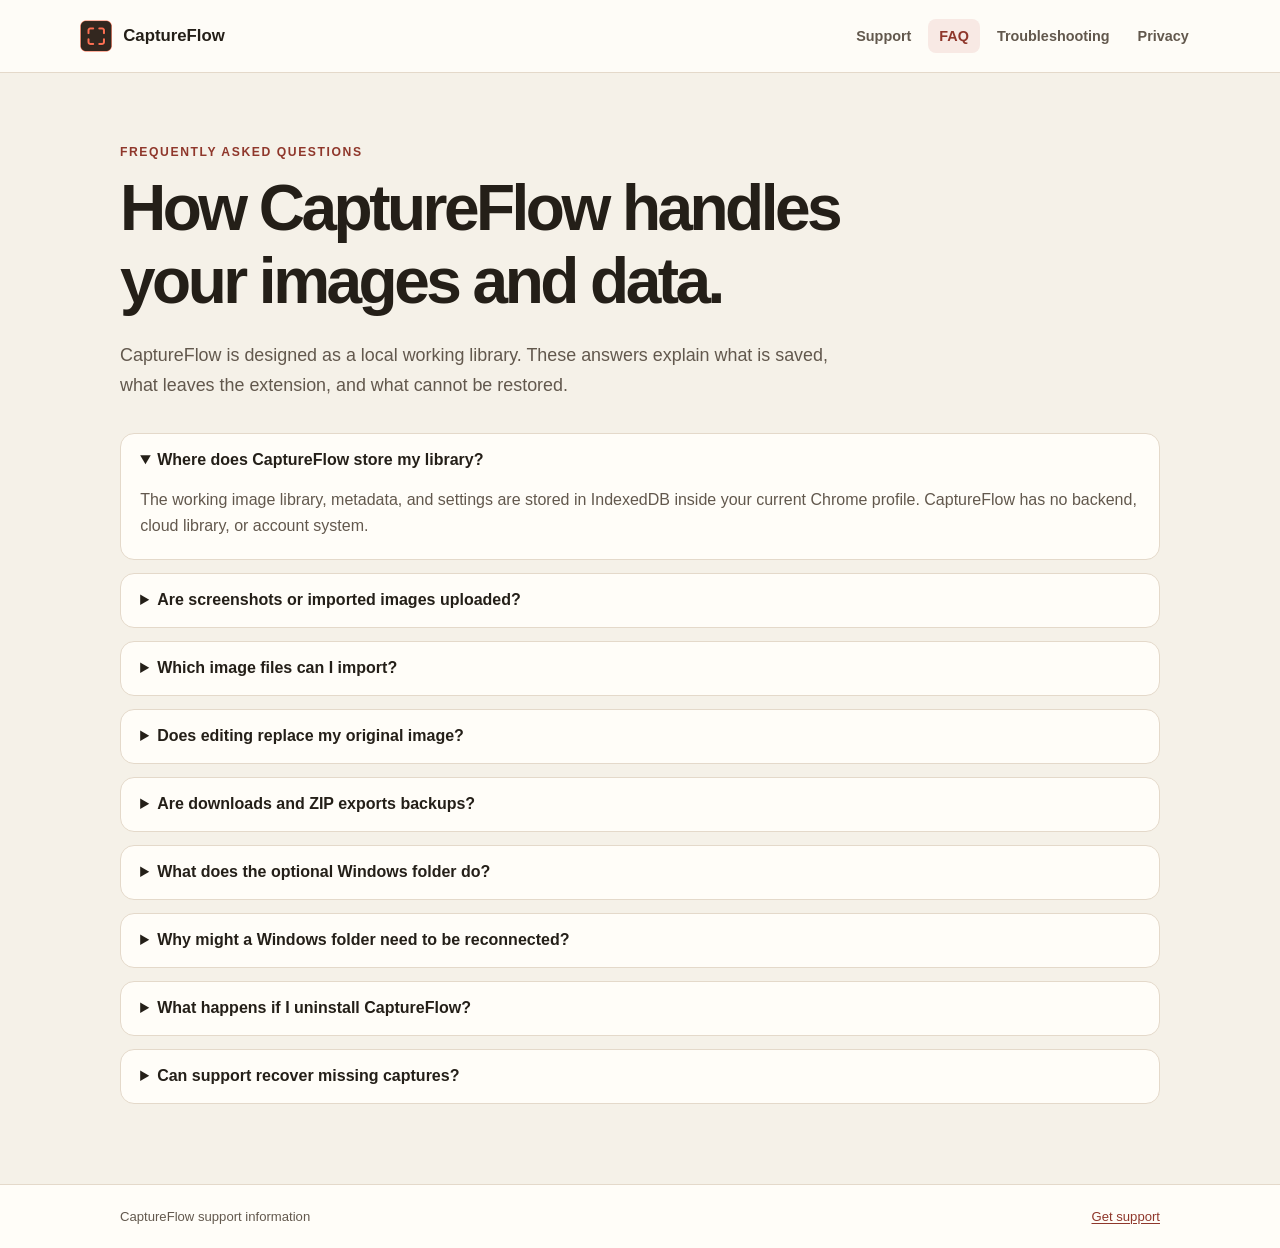
==== docs/faq.html @ 0ae72450 "Consolidate support and privacy pages" ====
<!doctype html>
<html lang="en">
  <head>
    <meta charset="utf-8" />
    <meta name="viewport" content="width=device-width, initial-scale=1" />
    <link rel="icon" href="captureflow-128.png" type="image/png" />
    <meta name="description" content="Frequently asked questions about CaptureFlow storage, privacy, imports, edits, downloads, and backups." />
    <link rel="canonical" href="https://5c0ttp.github.io/captureflow-showcase/faq.html" />
    <link rel="stylesheet" href="styles.css" />
    <title>FAQ | CaptureFlow</title>
  </head>
  <body>
    <a class="skip-link" href="#main">Skip to content</a>
    <header class="site-header"><div class="nav-shell">
      <a class="brand" href="index.html"><img class="brand-mark" src="captureflow-128.png" alt="" />CaptureFlow</a>
      <nav aria-label="Primary navigation"><ul>
        <li><a href="support.html">Support</a></li><li><a aria-current="page" href="faq.html">FAQ</a></li><li><a href="troubleshooting.html">Troubleshooting</a></li><li><a href="privacy-policy.html">Privacy</a></li>
      </ul></nav>
    </div></header>
    <main class="page-shell content-page" id="main">
      <p class="eyebrow">Frequently asked questions</p>
      <h1>How CaptureFlow handles your images and data.</h1>
      <p class="lede">CaptureFlow is designed as a local working library. These answers explain what is saved, what leaves the extension, and what cannot be restored.</p>
      <section class="faq-list" aria-label="Frequently asked questions">
        <details open><summary>Where does CaptureFlow store my library?</summary><div>The working image library, metadata, and settings are stored in IndexedDB inside your current Chrome profile. CaptureFlow has no backend, cloud library, or account system.</div></details>
        <details><summary>Are screenshots or imported images uploaded?</summary><div>No. Capturing, importing, stitching, cropping, annotation, blur, pixelation, thumbnails, and duplicate hashing run locally using browser capabilities. CaptureFlow does not transmit your images to the developer or third parties.</div></details>
        <details><summary>Which image files can I import?</summary><div>CaptureFlow accepts local PNG, JPEG, and WebP images within its supported file-size limit. The selected image and its basic file information are stored locally in the working library.</div></details>
        <details><summary>Does editing replace my original image?</summary><div>No. CaptureFlow keeps the original and stores an edited version only when visual edits are saved. You can view or download the original separately.</div></details>
        <details><summary>Are downloads and ZIP exports backups?</summary><div>They are one-way copies. CaptureFlow can download individual images and create ZIP exports, but it cannot currently restore or import a CaptureFlow library from those files.</div></details>
        <details><summary>What does the optional Windows folder do?</summary><div>When enabled, CaptureFlow can write local PNG, JSON, and Markdown copies to a folder you choose. These copies do not replace the IndexedDB working library and cannot restore it.</div></details>
        <details><summary>Why might a Windows folder need to be reconnected?</summary><div>Chrome controls access to the selected folder. Browser restarts, permission changes, profile changes, or moving the folder may require you to reconnect or grant permission again.</div></details>
        <details><summary>What happens if I uninstall CaptureFlow?</summary><div>Uninstalling the extension removes its Chrome-profile storage. CaptureFlow has no cloud copy and cannot recover that library. Files previously downloaded or copied to a Windows folder remain wherever you saved them.</div></details>
        <details><summary>Can support recover missing captures?</summary><div>No. Support has no remote access to your local Chrome profile or image library. If Chrome storage was cleared, the profile was reset, or the extension was uninstalled, the working library cannot be recovered by CaptureFlow.</div></details>
      </section>
    </main>
    <footer class="site-footer"><div class="footer-shell"><p>CaptureFlow support information</p><p><a href="support.html">Get support</a></p></div></footer>
  </body>
</html>
---- docs/styles.css ----
:root {
  color-scheme: light;
  --accent: #b24a3a;
  --accent-dark: #8f372b;
  --accent-soft: #f8e9e4;
  --bg: #f5f1e8;
  --border: #e4d9ca;
  --ink: #241f18;
  --muted: #62584d;
  --panel: #fffdf8;
  --success: #2f674d;
  --warning: #fff4d7;
  --warning-border: #e2c46a;
  font-family: "Segoe UI", Arial, sans-serif;
}

* { box-sizing: border-box; }
html { scroll-behavior: smooth; }
body { margin: 0; background: var(--bg); color: var(--ink); }
a { color: var(--accent-dark); text-underline-offset: 0.18em; }
a:hover { color: var(--accent); }
a:focus-visible, summary:focus-visible {
  border-radius: 4px;
  outline: 3px solid rgba(178, 74, 58, 0.35);
  outline-offset: 3px;
}
.skip-link {
  position: fixed;
  z-index: 10;
  top: 0.75rem;
  left: 0.75rem;
  transform: translateY(-180%);
  padding: 0.7rem 0.9rem;
  border-radius: 8px;
  background: var(--ink);
  color: white;
}
.skip-link:focus { transform: none; }
.site-header {
  border-bottom: 1px solid var(--border);
  background: rgba(255, 253, 248, 0.94);
}
.nav-shell {
  width: min(1120px, calc(100% - 2rem));
  min-height: 72px;
  display: flex;
  align-items: center;
  gap: 2rem;
  margin: 0 auto;
}
.brand {
  display: inline-flex;
  align-items: center;
  gap: 0.7rem;
  margin-right: auto;
  color: var(--ink);
  font-size: 1.05rem;
  font-weight: 800;
  text-decoration: none;
}
.brand-mark {
  width: 2rem;
  height: 2rem;
  display: block;
  flex: 0 0 auto;
  object-fit: contain;
}
nav ul { display: flex; gap: 0.35rem; margin: 0; padding: 0; list-style: none; }
nav a {
  display: block;
  padding: 0.55rem 0.7rem;
  border-radius: 8px;
  color: var(--muted);
  font-size: 0.9rem;
  font-weight: 650;
  text-decoration: none;
}
nav a[aria-current="page"], nav a:hover { background: var(--accent-soft); color: var(--accent-dark); }
.page-shell { width: min(1040px, calc(100% - 2rem)); margin: 0 auto; padding: 4.5rem 0 5rem; }
.hero {
  display: grid;
  grid-template-columns: minmax(0, 1.45fr) minmax(260px, 0.75fr);
  gap: 2rem;
  align-items: end;
  padding-bottom: 2.5rem;
}
.eyebrow {
  margin: 0 0 0.8rem;
  color: var(--accent-dark);
  font-size: 0.76rem;
  font-weight: 800;
  letter-spacing: 0.13em;
  text-transform: uppercase;
}
h1, h2, h3 { line-height: 1.15; }
h1 { max-width: 760px; margin: 0; font-size: clamp(2.5rem, 7vw, 4.8rem); letter-spacing: -0.055em; }
.privacy-page h1, .content-page h1 { font-size: clamp(2.35rem, 6vw, 4rem); }
.lede { max-width: 720px; margin: 1.3rem 0 0; color: var(--muted); font-size: 1.12rem; line-height: 1.7; }
.hero-card, .card, article.policy {
  border: 1px solid var(--border);
  border-radius: 20px;
  background: var(--panel);
  box-shadow: 0 18px 48px rgba(58, 42, 24, 0.08);
}
.hero-card { padding: 1.35rem; }
.hero-card strong { display: block; margin-bottom: 0.45rem; }
.hero-card p { margin: 0; color: var(--muted); line-height: 1.55; }
.privacy-notice {
  margin: 0 0 2rem;
  padding: 1rem 1.15rem;
  border: 1px solid var(--warning-border);
  border-radius: 12px;
  background: var(--warning);
  color: #55420f;
  line-height: 1.55;
}
.privacy-notice strong { color: #362a08; }
.card-grid { display: grid; grid-template-columns: repeat(3, 1fr); gap: 1rem; }
.card { min-height: 220px; padding: 1.5rem; }
.card .number {
  display: inline-grid;
  width: 2rem;
  height: 2rem;
  place-items: center;
  border-radius: 8px;
  background: var(--accent-soft);
  color: var(--accent-dark);
  font-weight: 800;
}
.card h2 { margin: 1.2rem 0 0.6rem; font-size: 1.25rem; }
.card p { margin: 0 0 1rem; color: var(--muted); line-height: 1.6; }
.card a { font-weight: 750; }
.section { margin-top: 2.5rem; }
.section > h2 { margin-bottom: 0.7rem; font-size: 1.65rem; }
.section > p { max-width: 760px; color: var(--muted); line-height: 1.7; }
.steps { display: grid; gap: 0.8rem; margin: 1.3rem 0 0; padding: 0; list-style: none; counter-reset: steps; }
.steps li {
  position: relative;
  padding: 1rem 1rem 1rem 3.4rem;
  border: 1px solid var(--border);
  border-radius: 12px;
  background: var(--panel);
  line-height: 1.55;
  counter-increment: steps;
}
.steps li::before {
  content: counter(steps);
  position: absolute;
  top: 0.85rem;
  left: 1rem;
  width: 1.65rem;
  height: 1.65rem;
  display: grid;
  place-items: center;
  border-radius: 50%;
  background: var(--ink);
  color: white;
  font-size: 0.75rem;
  font-weight: 800;
}
.check-list { padding-left: 1.3rem; }
.check-list li { margin: 0.6rem 0; color: var(--muted); line-height: 1.55; }
.faq-list { display: grid; gap: 0.8rem; margin-top: 2rem; }
details {
  border: 1px solid var(--border);
  border-radius: 14px;
  background: var(--panel);
}
summary { padding: 1.1rem 1.2rem; cursor: pointer; font-weight: 750; }
details div { padding: 0 1.2rem 1.2rem; color: var(--muted); line-height: 1.65; }
.troubleshooting-grid { display: grid; gap: 1rem; margin-top: 2rem; }
.trouble {
  padding: 1.35rem;
  border: 1px solid var(--border);
  border-radius: 15px;
  background: var(--panel);
}
.trouble h2 { margin: 0 0 0.65rem; font-size: 1.2rem; }
.trouble p, .trouble li { color: var(--muted); line-height: 1.6; }
.trouble ol { margin-bottom: 0; padding-left: 1.3rem; }
article.policy { max-width: 820px; margin-top: 2rem; padding: clamp(1.4rem, 5vw, 3.5rem); }
article.policy h2 { margin-top: 2rem; }
article.policy p, article.policy li { color: var(--muted); line-height: 1.7; }
.updated { color: var(--muted); }
.site-footer {
  border-top: 1px solid var(--border);
  background: var(--panel);
}
.footer-shell {
  width: min(1040px, calc(100% - 2rem));
  display: flex;
  justify-content: space-between;
  gap: 1rem;
  margin: 0 auto;
  padding: 1.5rem 0;
  color: var(--muted);
  font-size: 0.82rem;
}
.footer-shell p { margin: 0; }

@media (max-width: 760px) {
  .nav-shell { align-items: flex-start; flex-direction: column; gap: 0.5rem; padding: 1rem 0; }
  nav { width: 100%; overflow-x: auto; }
  nav ul { width: max-content; }
  .page-shell { padding-top: 3rem; }
  .hero { grid-template-columns: 1fr; }
  .card-grid { grid-template-columns: 1fr; }
  .card { min-height: 0; }
  .footer-shell { flex-direction: column; }
}
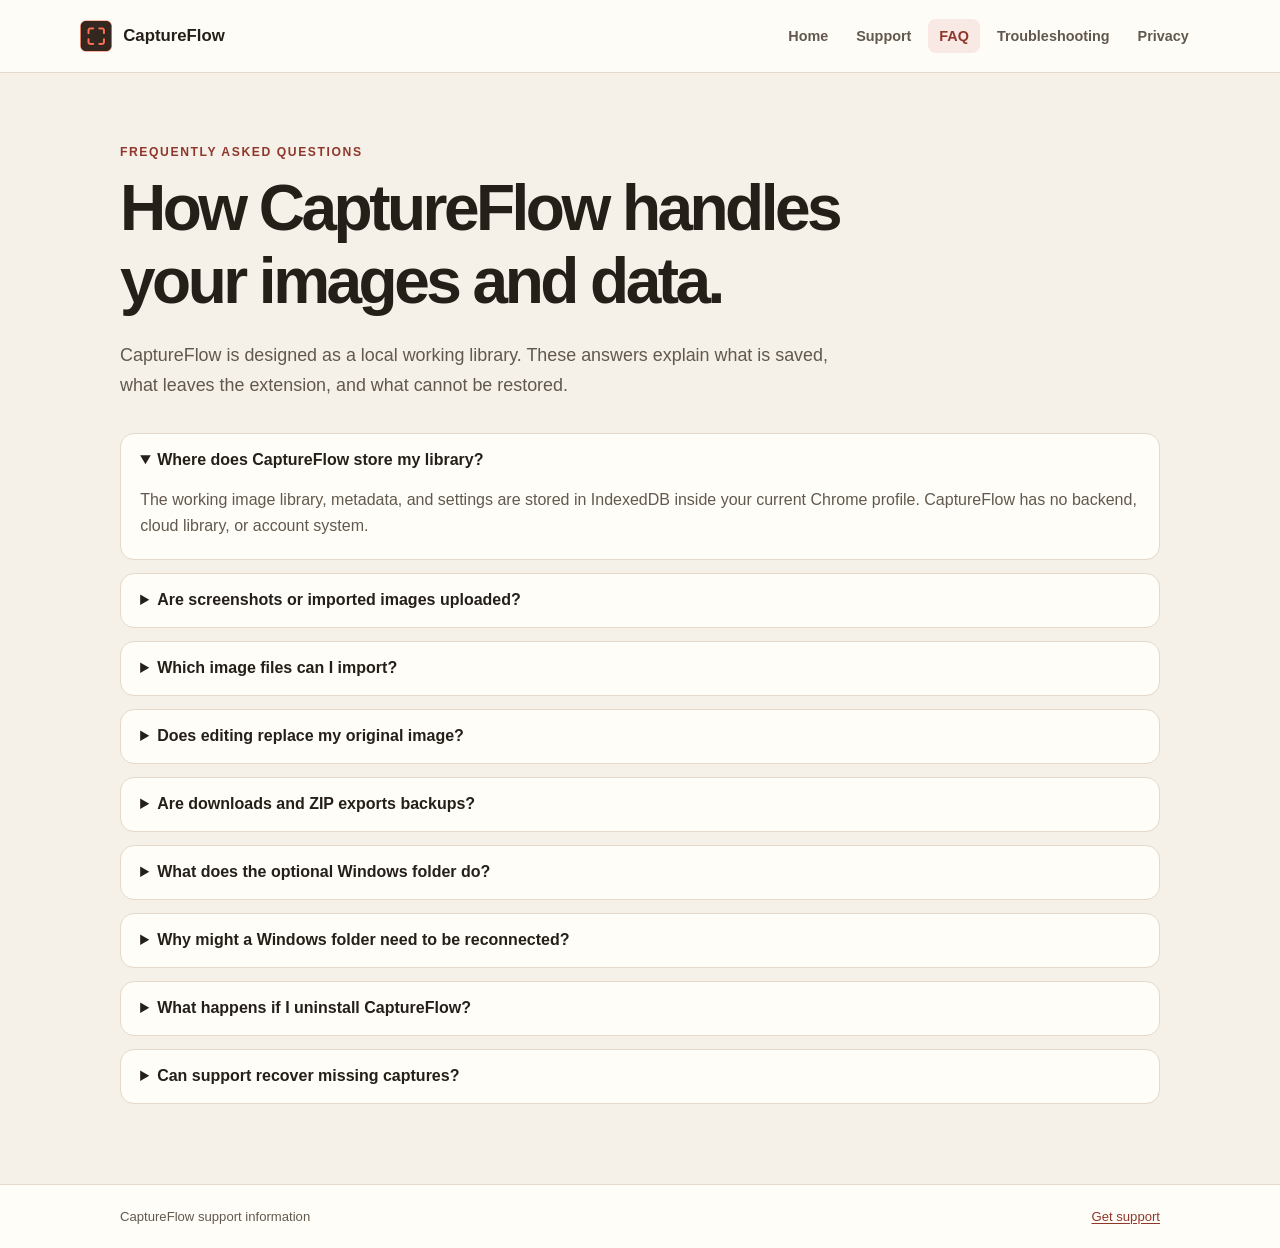
==== commit 10e02eba: "Create official CaptureFlow homepage" ====
--- a/docs/faq.html
+++ b/docs/faq.html
@@ -14,7 +14,7 @@
     <header class="site-header"><div class="nav-shell">
       <a class="brand" href="index.html"><img class="brand-mark" src="captureflow-128.png" alt="" />CaptureFlow</a>
       <nav aria-label="Primary navigation"><ul>
-        <li><a href="support.html">Support</a></li><li><a aria-current="page" href="faq.html">FAQ</a></li><li><a href="troubleshooting.html">Troubleshooting</a></li><li><a href="privacy-policy.html">Privacy</a></li>
+        <li><a href="index.html">Home</a></li><li><a href="support.html">Support</a></li><li><a aria-current="page" href="faq.html">FAQ</a></li><li><a href="troubleshooting.html">Troubleshooting</a></li><li><a href="privacy-policy.html">Privacy</a></li>
       </ul></nav>
     </div></header>
     <main class="page-shell content-page" id="main">
--- a/docs/styles.css
+++ b/docs/styles.css
@@ -198,6 +198,38 @@
 }
 .footer-shell p { margin: 0; }
 
+.product-hero {
+  display: grid;
+  grid-template-columns: minmax(0, 1.6fr) minmax(250px, 0.65fr);
+  gap: 3rem;
+  align-items: end;
+}
+.product-hero h1 { max-width: 760px; margin: 0; font-size: clamp(3rem, 8vw, 6.5rem); line-height: 0.96; letter-spacing: -0.055em; }
+.button-row { display: flex; flex-wrap: wrap; gap: 0.8rem; margin-top: 2rem; }
+.primary-button, .secondary-button { display: inline-flex; align-items: center; justify-content: center; min-height: 48px; padding: 0.75rem 1.1rem; border-radius: 10px; font-weight: 800; text-decoration: none; }
+.primary-button { color: #fff; background: var(--accent); }
+.primary-button:hover { color: #fff; background: var(--accent-dark); }
+.secondary-button { border: 1px solid var(--border); color: var(--ink); background: var(--panel); }
+.product-preview { margin: 4rem 0 0; overflow: hidden; border: 1px solid var(--border); border-radius: 18px; background: var(--panel); box-shadow: 0 18px 50px rgba(64, 43, 25, 0.1); }
+.product-preview img { display: block; width: 100%; height: auto; }
+.product-preview figcaption { padding: 0.9rem 1.1rem; color: var(--muted); font-size: 0.9rem; }
+.feature-grid { margin-top: 1.5rem; }
+.feature-grid .card { min-height: 200px; }
+.feature-grid .card h3 { margin: 1.2rem 0 0.6rem; font-size: 1.25rem; }
+.resource-panel { display: grid; grid-template-columns: minmax(0, 0.75fr) minmax(320px, 1.25fr); gap: 2rem; padding: 2rem; border: 1px solid var(--border); border-radius: 18px; background: var(--panel); box-shadow: 0 18px 50px rgba(64, 43, 25, 0.08); }
+.resource-panel h2 { margin: 0.35rem 0 0.7rem; font-size: 2rem; }
+.resource-panel p { color: var(--muted); line-height: 1.65; }
+.resource-links { display: grid; grid-template-columns: 1fr 1fr; gap: 0.8rem; }
+.resource-links a { display: grid; gap: 0.25rem; padding: 1rem; border: 1px solid var(--border); border-radius: 12px; text-decoration: none; }
+.resource-links a:hover { border-color: var(--accent); background: var(--accent-soft); }
+.resource-links span { color: var(--muted); font-size: 0.9rem; line-height: 1.4; }
+
+@media (max-width: 760px) {
+  .product-hero, .resource-panel { grid-template-columns: 1fr; }
+  .resource-links { grid-template-columns: 1fr; }
+  .product-hero h1 { font-size: clamp(2.8rem, 14vw, 4.5rem); }
+}
+
 @media (max-width: 760px) {
   .nav-shell { align-items: flex-start; flex-direction: column; gap: 0.5rem; padding: 1rem 0; }
   nav { width: 100%; overflow-x: auto; }
